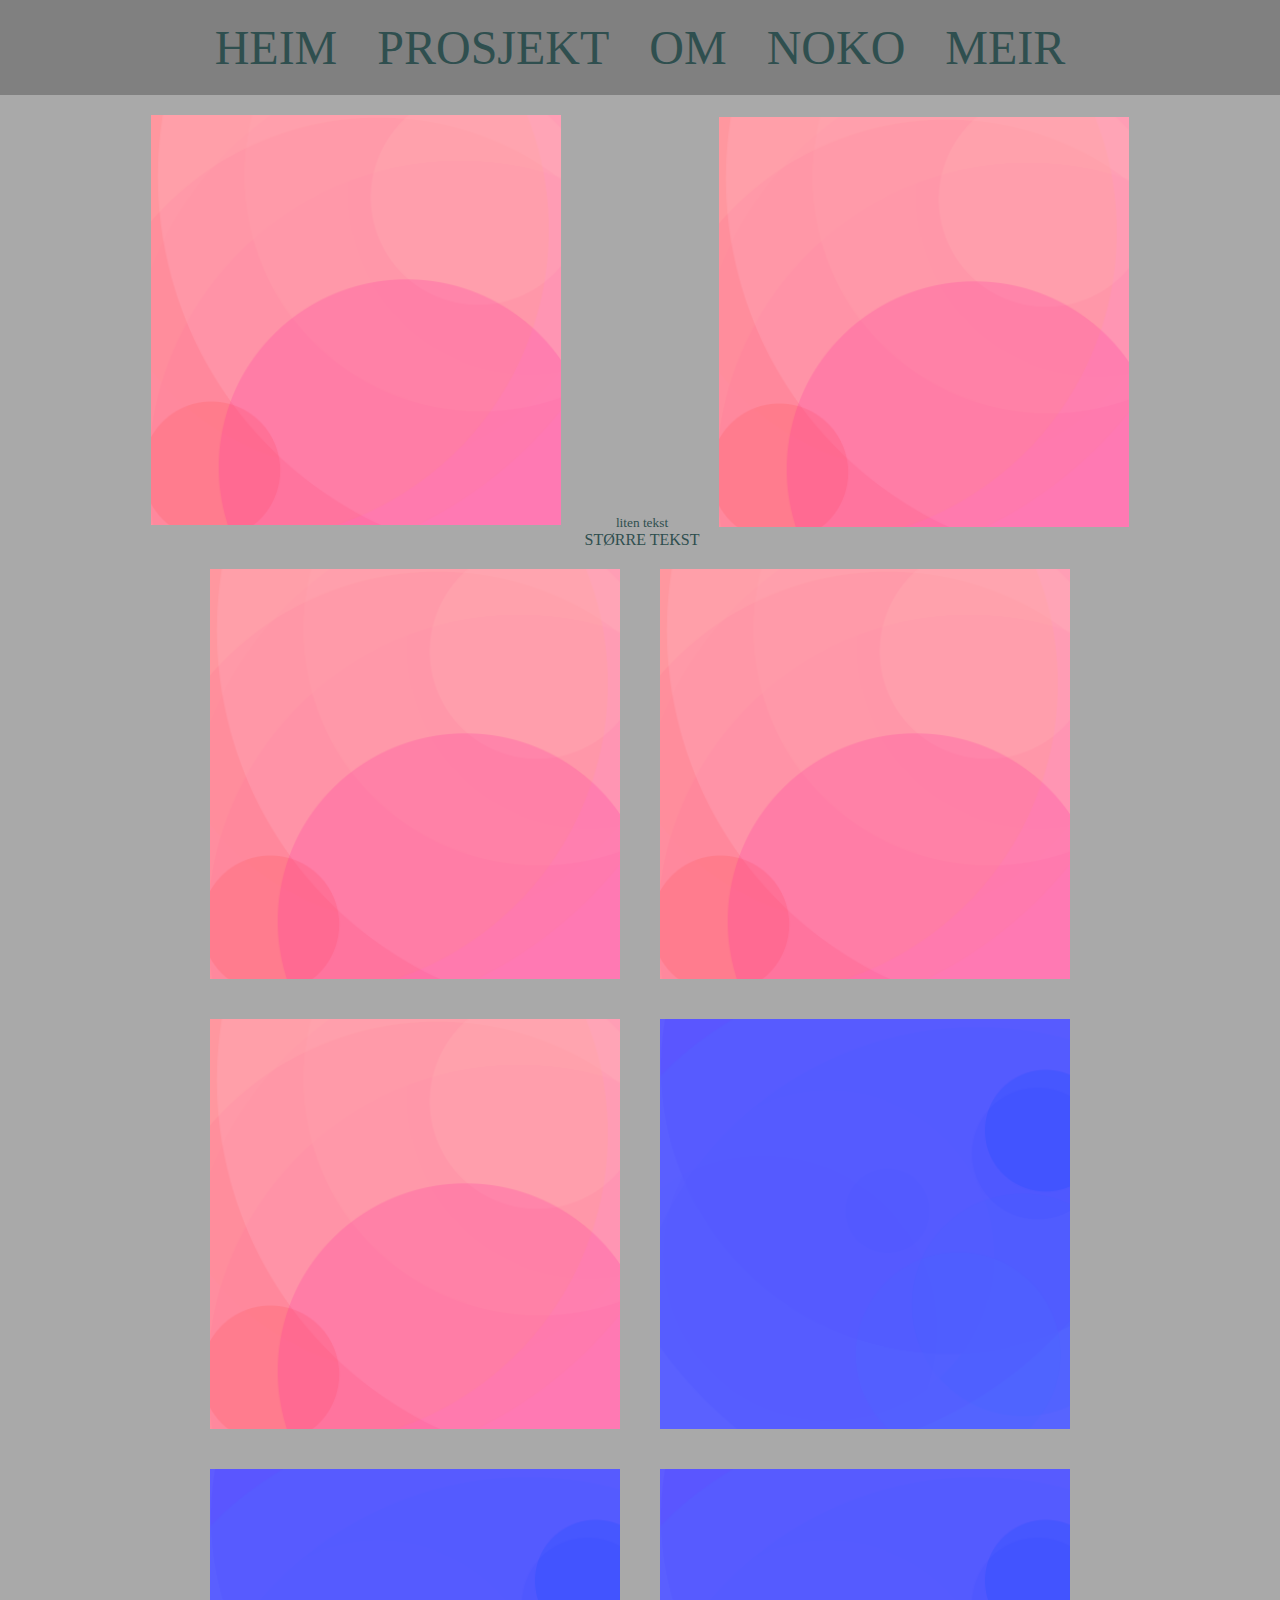
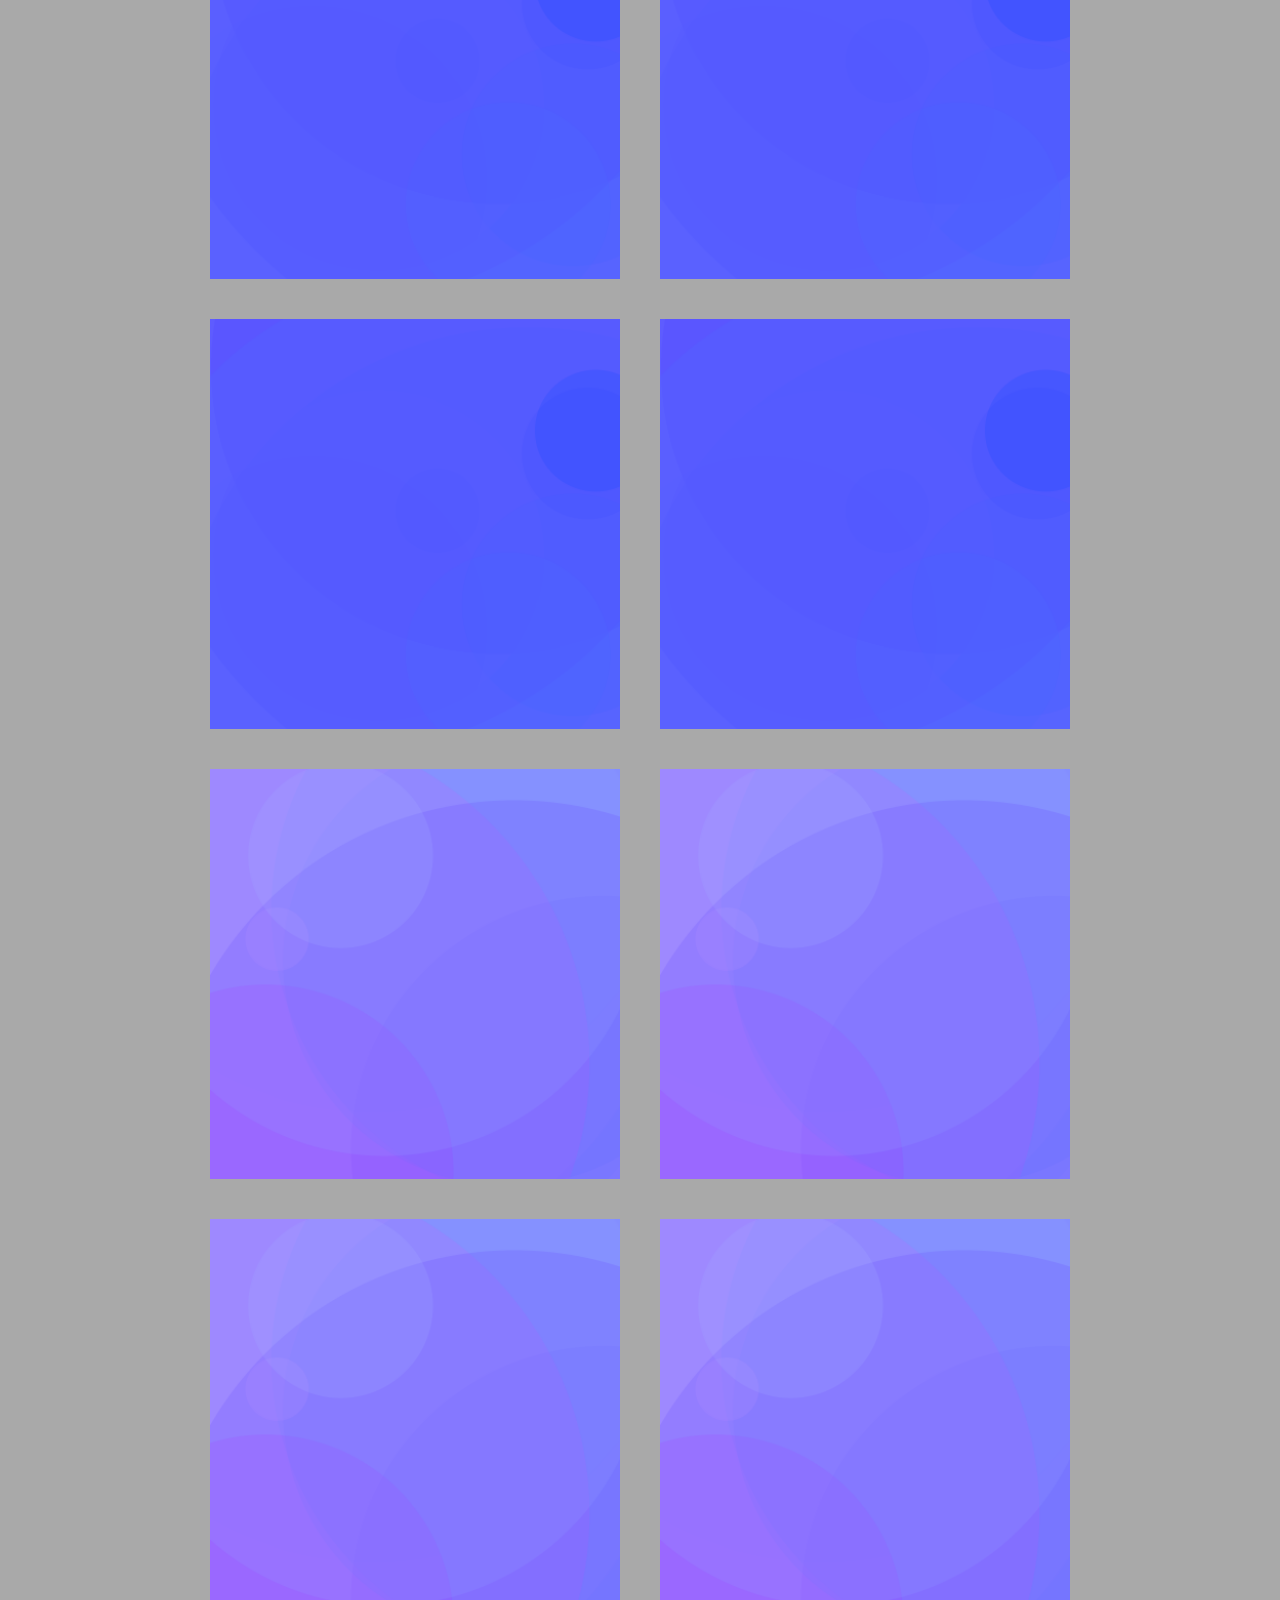
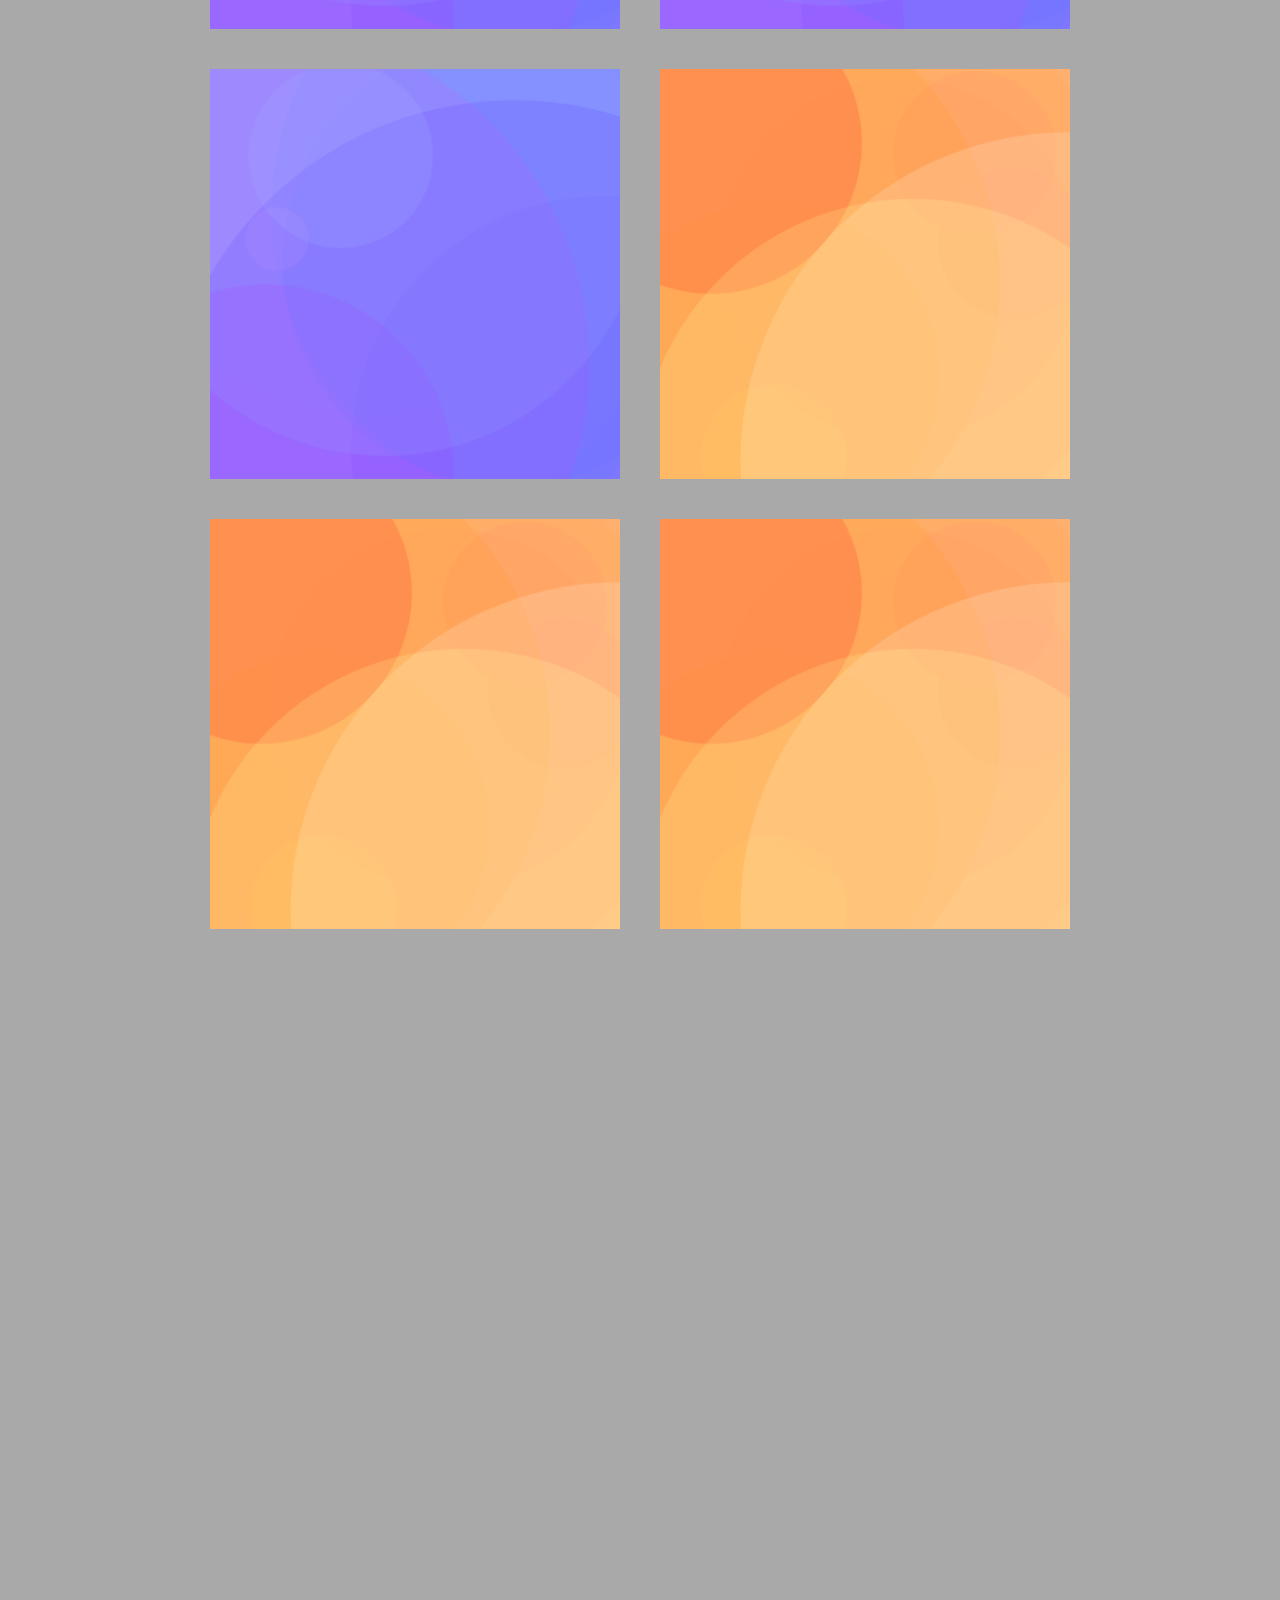
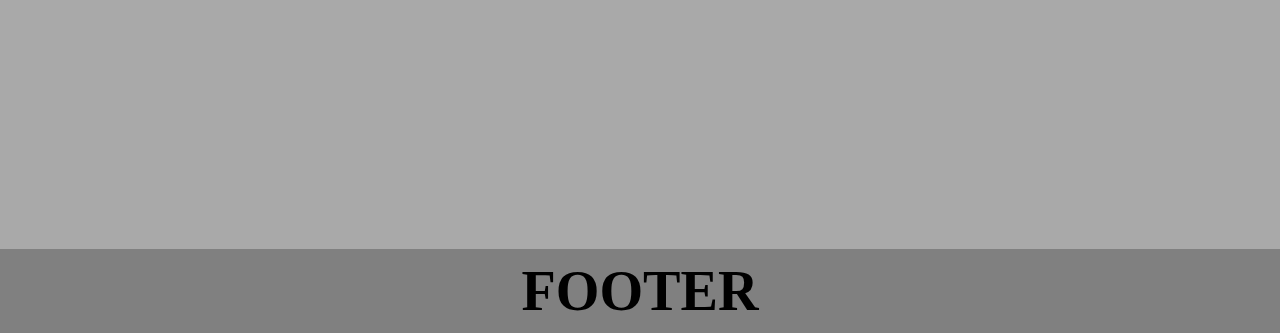
==== gallery_02.html @ 4173846b "first commit" ====
<!DOCTYPE html>
<html lang="en">
<head>
    <meta charset="UTF-8">
    <meta http-equiv="X-UA-Compatible" content="IE=edge">
    <meta name="viewport" content="width=device-width, initial-scale=1.0">
    <link rel="stylesheet" href="gallery_02.css">
    <!-- <link rel="script" href="gallery_02.js"> -->

    <!-- <script src="https://cdn.jsdelivr.net/npm/lazyload@2.0.0-rc.2/lazyload.js"></script> -->

    <title>GALLERI 02</title>
</head>

<body>
    <header>
        <nav>
            <ul>
                <li><a href="gallery_02.html">HEIM</a></li>
                <li><a href="#PROSJEKT">PROSJEKT</a></li>
                <li><a href="#OM">OM</a></li>
                <li><a href="#NOKO">NOKO</a></li>
                <li><a href="#MEIR">MEIR</a></li>
            </ul>
        </nav>

    </header>
    
    
    <div class="gallery">

        <a href="#">
            <img
            loading="lazy"
            src="img\thumb\img01_THUMB.png"
            data-src="img\full\img01_FULL.png"
            width="450"
            height="450"
            alt="BILETE 01"
            />
            <span>
                <small>liten tekst</small>
                <br>
                STØRRE TEKST
            </span>
        </a>
        
        <img
            loading="lazy"
            src="img\thumb\img01_THUMB.png"
            data-src="img\full\img01_FULL.png"
            width="450"
            height="450"
            alt="BILETE 01"
        />
        <img
            loading="lazy"
            src="img\thumb\img01_THUMB.png"
            data-src="img\full\img01_FULL.png"
            width="450"
            height="450"
            alt="BILETE 01"
        />
        <img
            loading="lazy"
            src="img\thumb\img01_THUMB.png"
            data-src="img\full\img01_FULL.png"
            width="450"
            height="450"
            alt="BILETE 01"
        />
        <img
            loading="lazy"
            src="img\thumb\img01_THUMB.png"
            data-src="img\full\img01_FULL.png"
            width="450"
            height="450"
            alt="BILETE 01"
        />
        <img
            loading="lazy"
            src="img\thumb\img02_THUMB.png"
            data-src="img\full\img02_FULL.png"
            width="450"
            height="450"
            alt="BILETE 02"
        />
        <img
            loading="lazy"
            src="img\thumb\img02_THUMB.png"
            data-src="img\full\img02_FULL.png"
            width="450"
            height="450"
            alt="BILETE 02"
        />
        <img
            loading="lazy"
            src="img\thumb\img02_THUMB.png"
            data-src="img\full\img02_FULL.png"
            width="450"
            height="450"
            alt="BILETE 02"
        />
        <img
            loading="lazy"
            src="img\thumb\img02_THUMB.png"
            data-src="img\full\img02_FULL.png"
            width="450"
            height="450"
            alt="BILETE 02"
        />
        <img
            loading="lazy"
            src="img\thumb\img02_THUMB.png"
            data-src="img\full\img02_FULL.png"
            width="450"
            height="450"
            alt="BILETE 02"
        />
        <img
            loading="lazy"
            src="img\thumb\img03_THUMB.png"
            data-src="img\full\img03_FULL.png"
            width="450"
            height="450"
            alt="BILETE 03"
        />
        <img
            loading="lazy"
            src="img\thumb\img03_THUMB.png"
            data-src="img\full\img03_FULL.png"
            width="450"
            height="450"
            alt="BILETE 03"
        />
        <img
            loading="lazy"
            src="img\thumb\img03_THUMB.png"
            data-src="img\full\img03_FULL.png"
            width="450"
            height="450"
            alt="BILETE 03"
        />
        <img
            loading="lazy"
            src="img\thumb\img03_THUMB.png"
            data-src="img\full\img03_FULL.png"
            width="450"
            height="450"
            alt="BILETE 03"
        />
        <img
            loading="lazy"
            src="img\thumb\img03_THUMB.png"
            data-src="img\full\img03_FULL.png"
            width="450"
            height="450"
            alt="BILETE 03"
        />
        <img
            loading="lazy"
            src="img\thumb\img04_THUMB.png"
            data-src="img\full\img04_FULL.png"
            width="450"
            height="450"
            alt="BILETE 04"
        />
        <img
            loading="lazy"
            src="img\thumb\img04_THUMB.png"
            data-src="img\full\img04_FULL.png"
            width="450"
            height="450"
            alt="BILETE 04"
        />
        <img
            loading="lazy"
            src="img\thumb\img04_THUMB.png"
            data-src="img\full\img04_FULL.png"
            width="450"
            height="450"
            alt="BILETE 04"
        />
        <img
            loading="lazy"
            src="img\thumb\img04_THUMB.png"
            data-src="img\full\img04_FULL.png"
            width="450"
            height="450"
            alt="BILETE 04"
        />
        <img
            loading="lazy"
            src="img\thumb\img04_THUMB.png"
            data-src="img\full\img04_FULL.png"
            width="450"
            height="450"
            alt="BILETE 04"
        />
        <img
            loading="lazy"
            src="http://via.placeholder.com/600"
            data-src="img\full\img04_FULL.png"
            width="450"
            height="450"
            alt="placeholder"
        />
    </div>
    
    
    <footer>
        <h3>
            FOOTER
        </h3>
    </footer>
    <!-- <script src="lazy.js"></script> -->
    <!-- <script src="https://cdn.jsdelivr.net/npm/vanilla-lazyload@17.8.3/dist/lazyload.min.js"></script> -->
  </body>
</html>
---- gallery_02.css ----
* {
    box-sizing: border-box;
    margin: 0;
    padding: 0;
}

html, body {
    height: 100vh;
}

body {
    display: grid;
    grid-template-rows: min-content auto min-content;
}

/* for beautification purpose */

body {
    text-align: center;
}

header, footer {
    background-color: gray;
    font-size: 3rem;
    padding: 10px;
}

img {
    /* height: 400px;
    max-width: 400px; */
    /* border: 10px; */
    border-color: black;
    padding: 20px;
    /* margin: 10px; */
    /* flex: 1 auto; */
    /* flex-flow: row; */
}

.gallery {
    background-color: darkgray;
    display: flex;
    flex-flow: row wrap;
    align-items: center;
    justify-content: center;
    padding: 0 1em;
}

span {
    display: inline-block;
    line-height: 1.1;
    text-align: center;
}

/* NAVBAR */
nav > ul {
    display: flex;
    justify-content: center;
    list-style-type: none;
    margin: 0;
    padding: 0;
    overflow: hidden;
}

li {
    float: left;
}

li a {
    display: block;
    padding: 10px 20px;
}

nav > ul > li > a:hover {
    color: rgb(80, 0, 0);
}

a:link {
    color: darkslategray;
    text-decoration: none;
}

a:visited {
    color: rgb(28 5 46);
    text-decoration: none;
}

a:active {
    color: rgb(50, 0, 0);
    text-decoration: underline;
}

/* a:hover {
    color: brown;
    text-decoration: none;
} */
/* .active {
    text-decoration: underline;
    text-decoration-style: solid;
} */
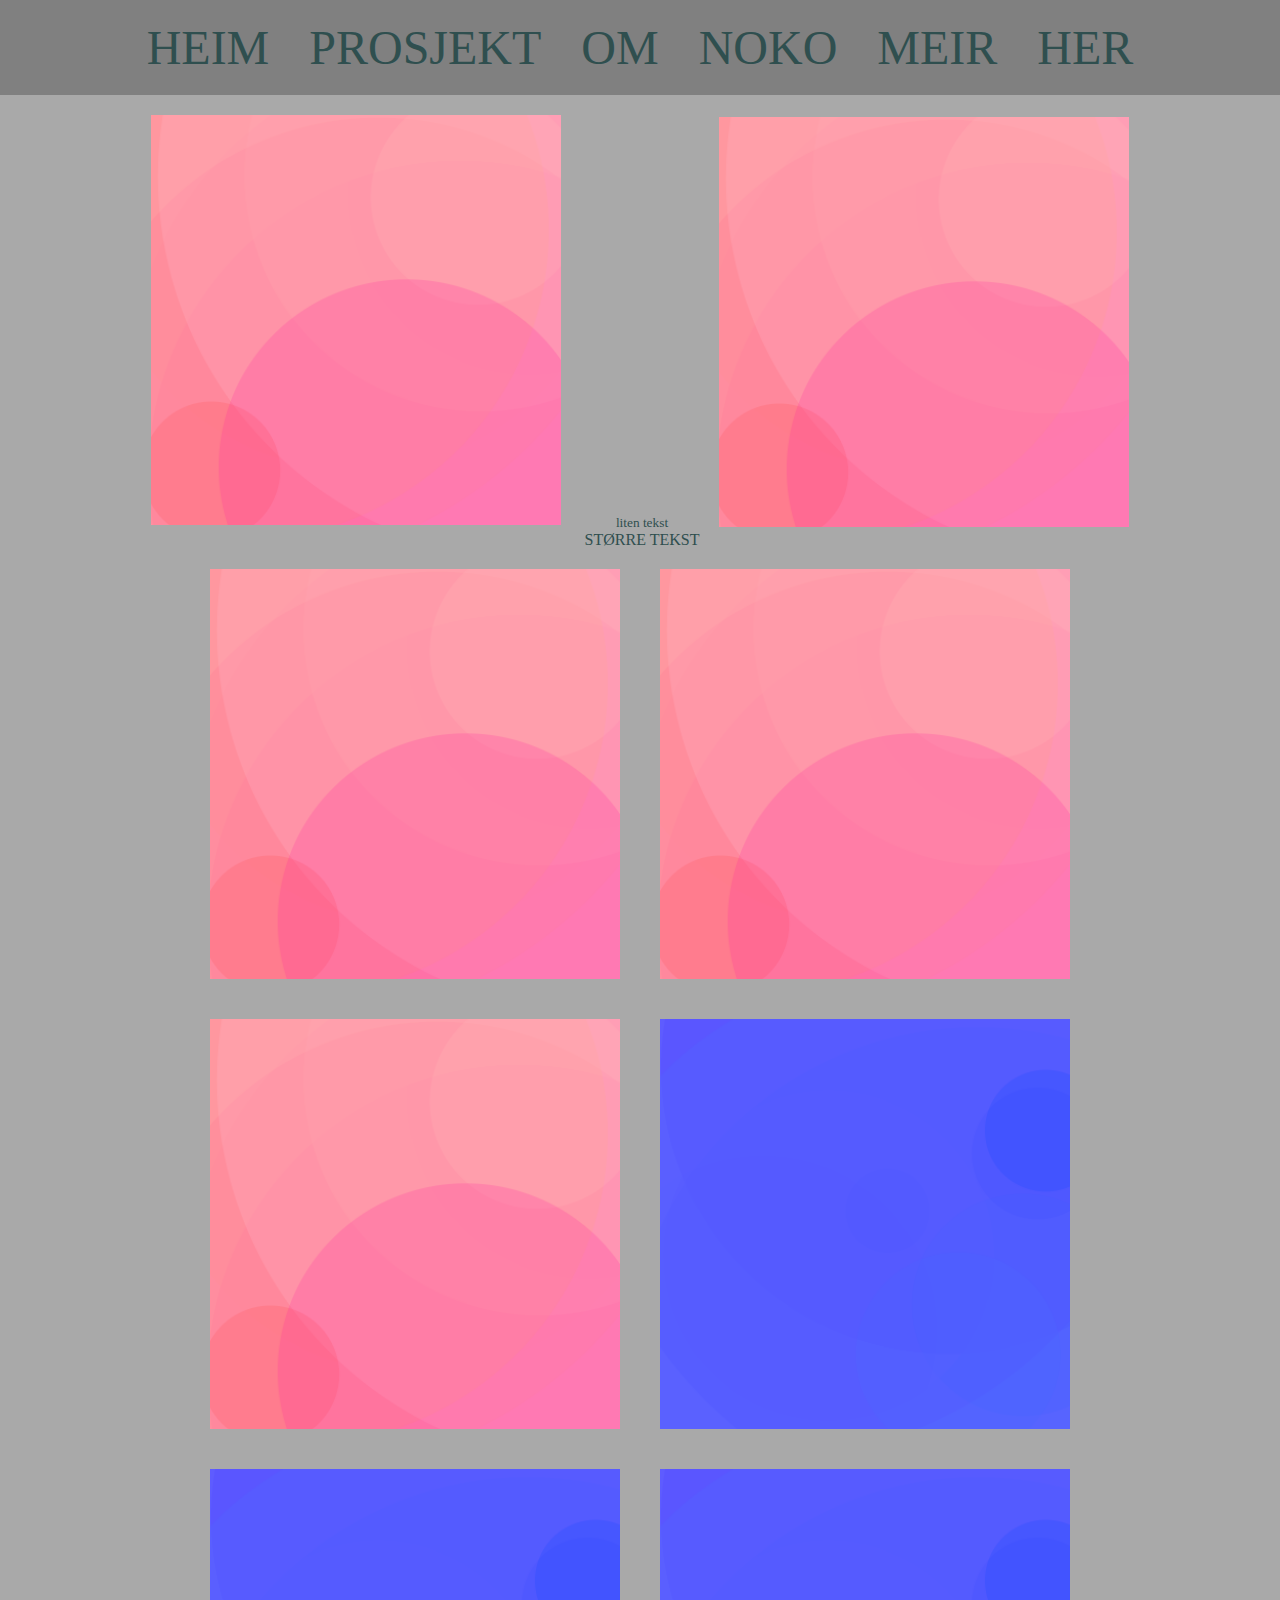
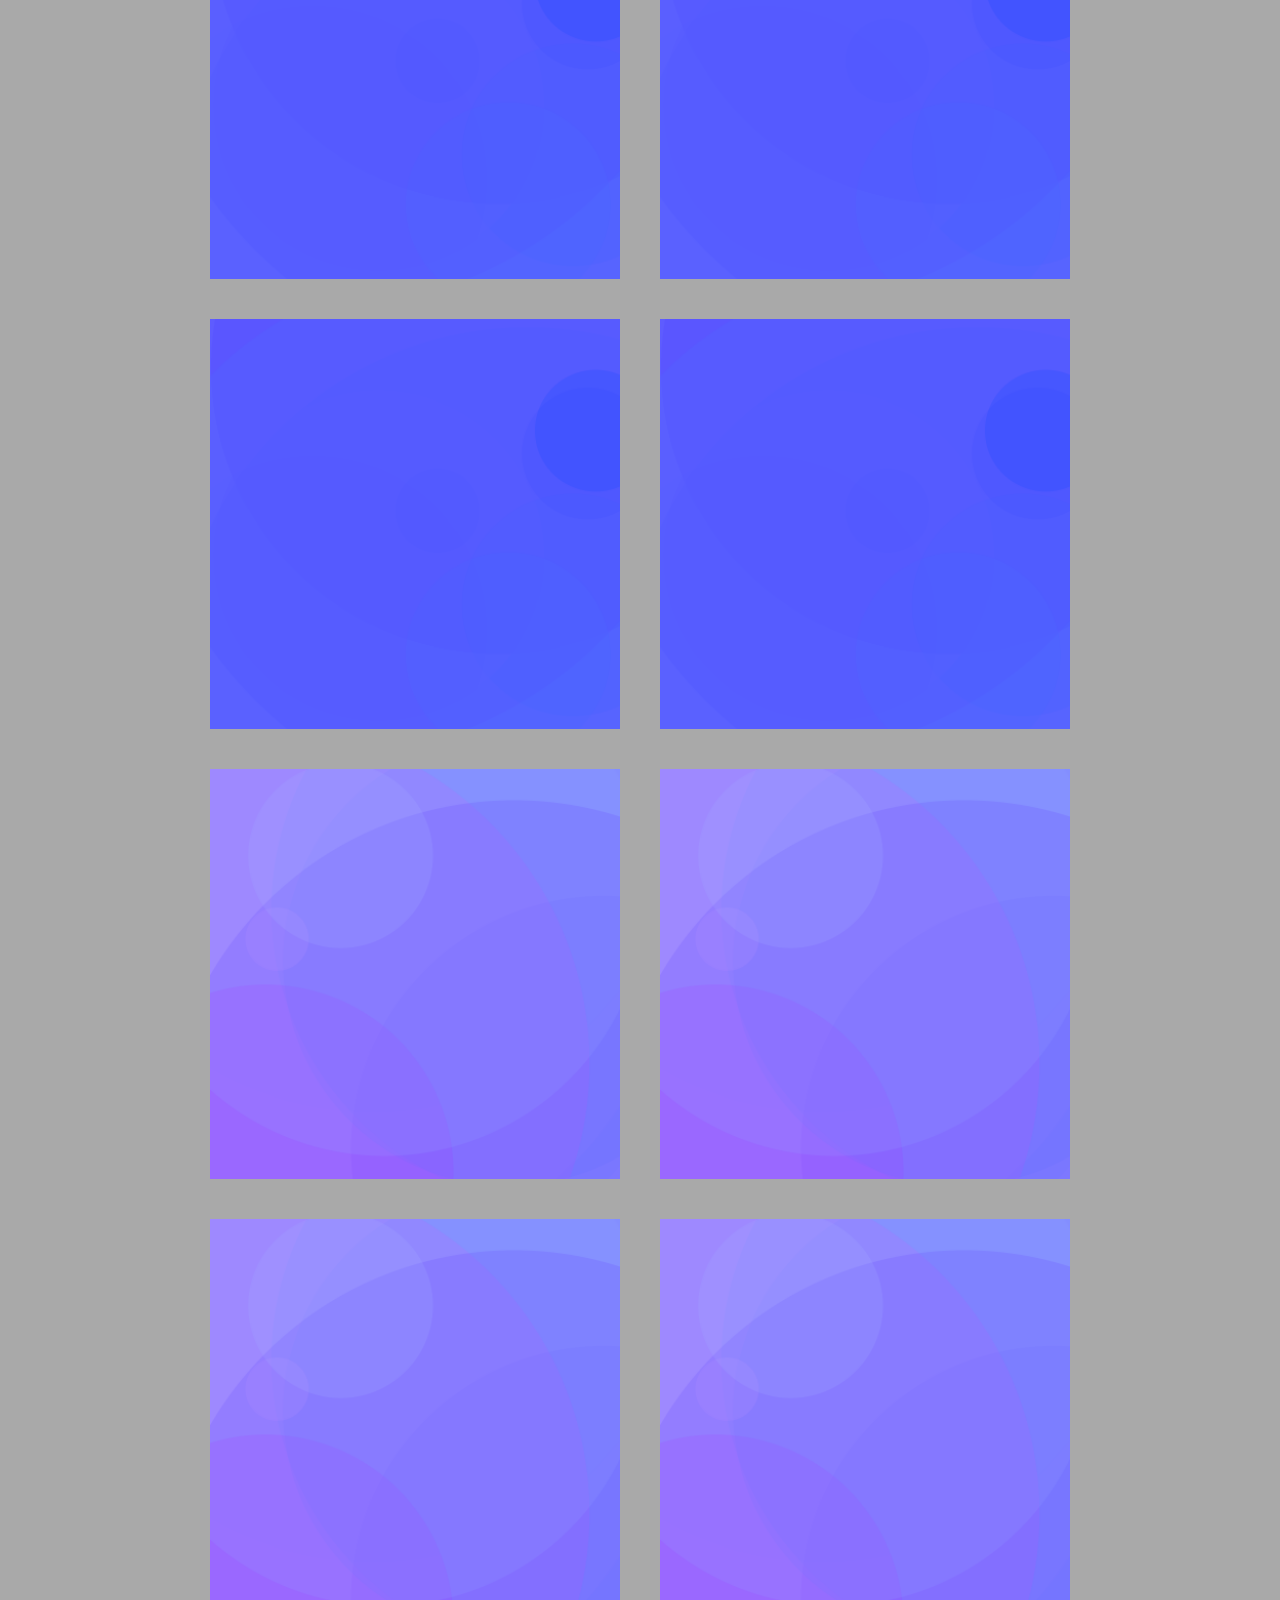
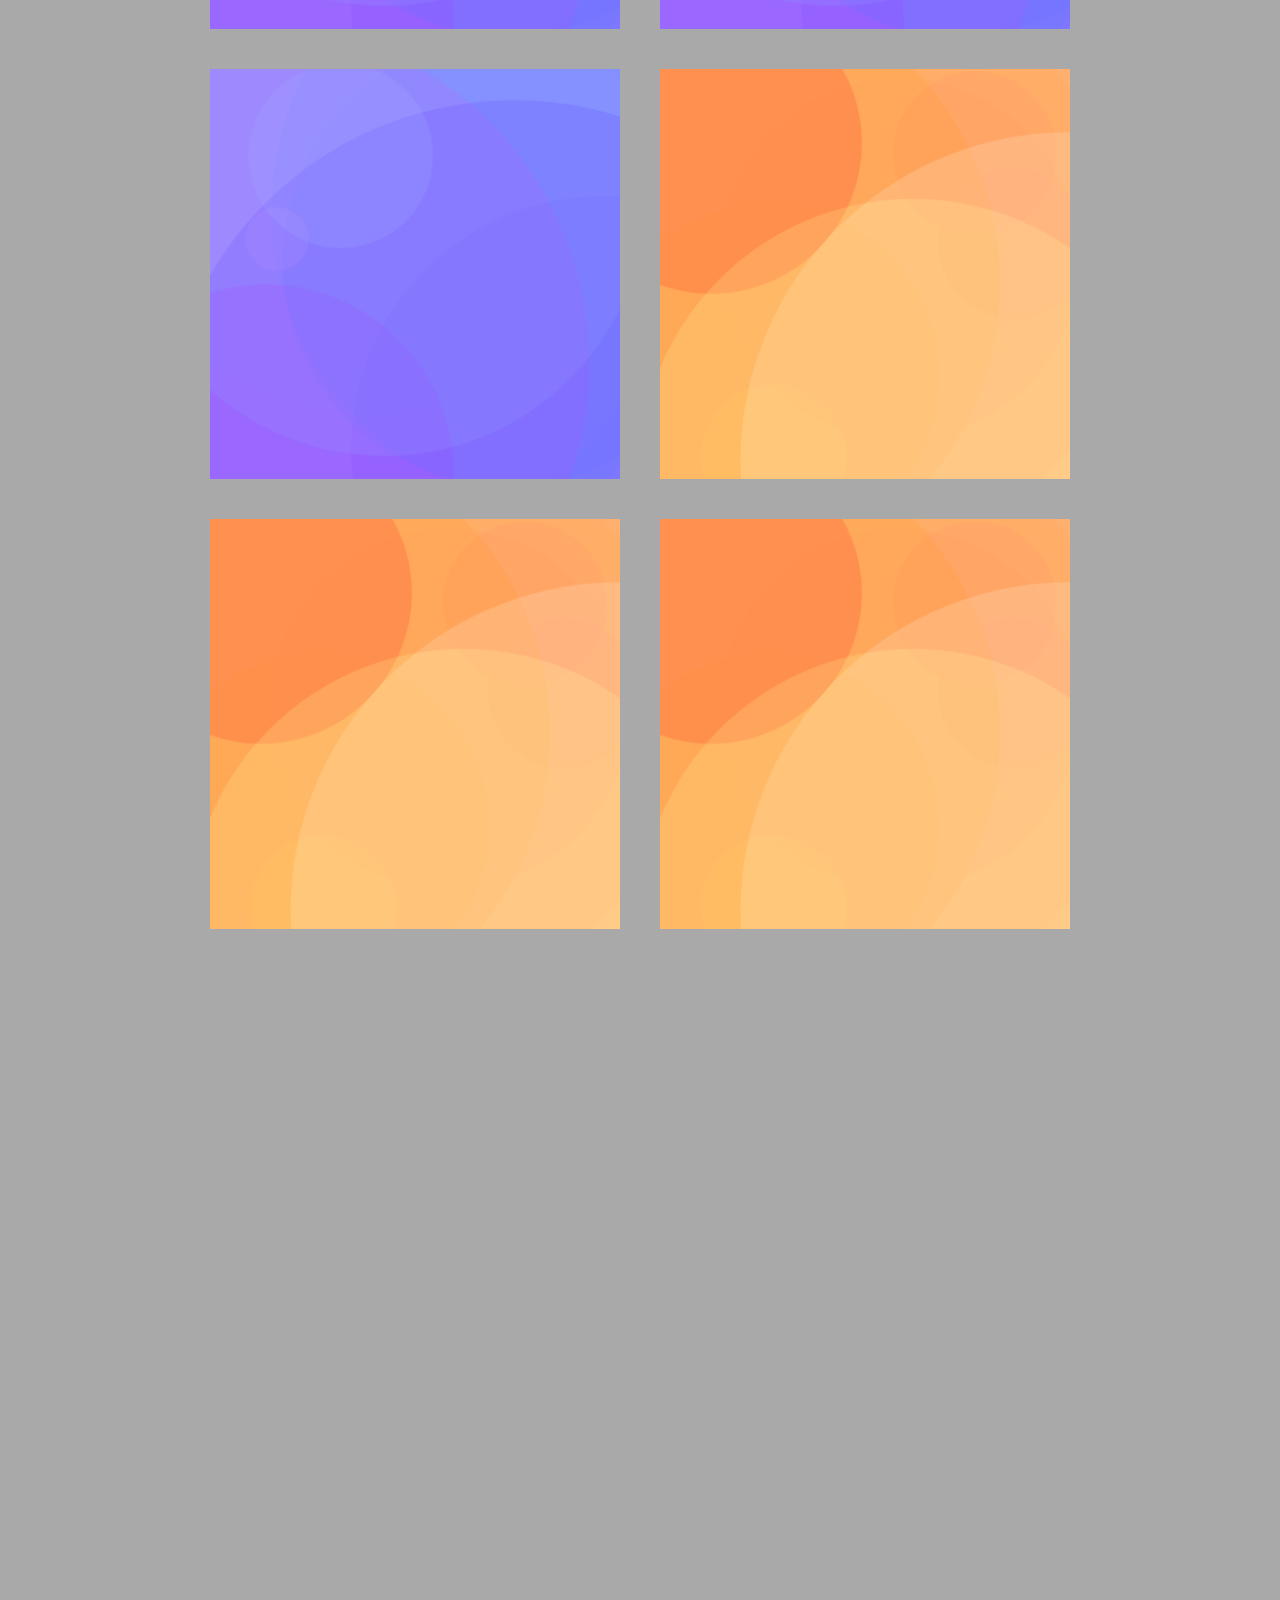
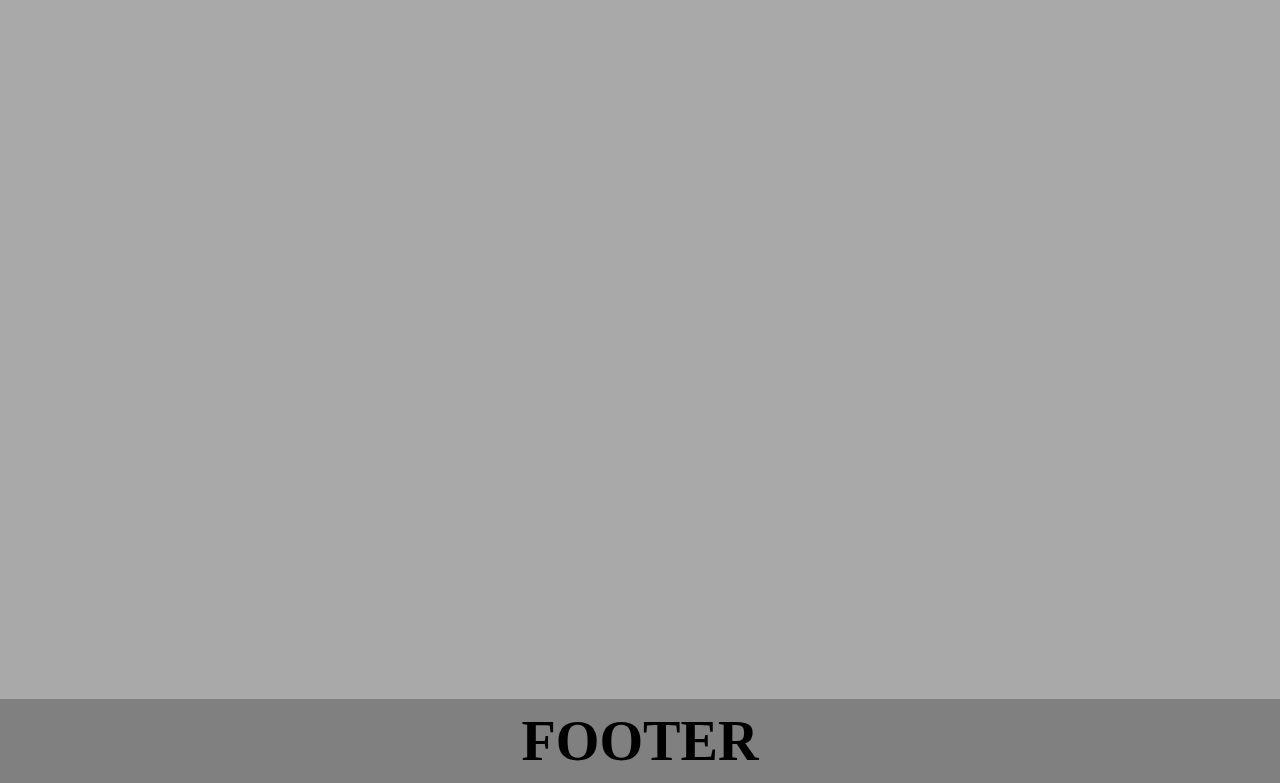
==== commit 32489d4c: "placeholder lazy load test" ====
--- a/gallery_02.html
+++ b/gallery_02.html
@@ -21,6 +21,7 @@
                 <li><a href="#OM">OM</a></li>
                 <li><a href="#NOKO">NOKO</a></li>
                 <li><a href="#MEIR">MEIR</a></li>
+                <li><a href="#HER">HER</a></li>
             </ul>
         </nav>
 
@@ -197,10 +198,29 @@
             height="450"
             alt="BILETE 04"
         />
-        <img
-            loading="lazy"
-            src="http://via.placeholder.com/600"
-            data-src="img\full\img04_FULL.png"
+
+        <!-- PLACEHOLDERS -->
+        
+        <img
+            loading="lazy"
+            src="https://via.placeholder.com/600"
+            data-src="https://via.placeholder.com/800"
+            width="450"
+            height="450"
+            alt="placeholder"
+        />
+        <img
+            loading="lazy"
+            src="https://via.placeholder.com/600"
+            data-src="https://via.placeholder.com/700"
+            width="450"
+            height="450"
+            alt="placeholder"
+        />
+        <img
+            loading="lazy"
+            src="https://via.placeholder.com/600"
+            data-src="https://via.placeholder.com/900"
             width="450"
             height="450"
             alt="placeholder"
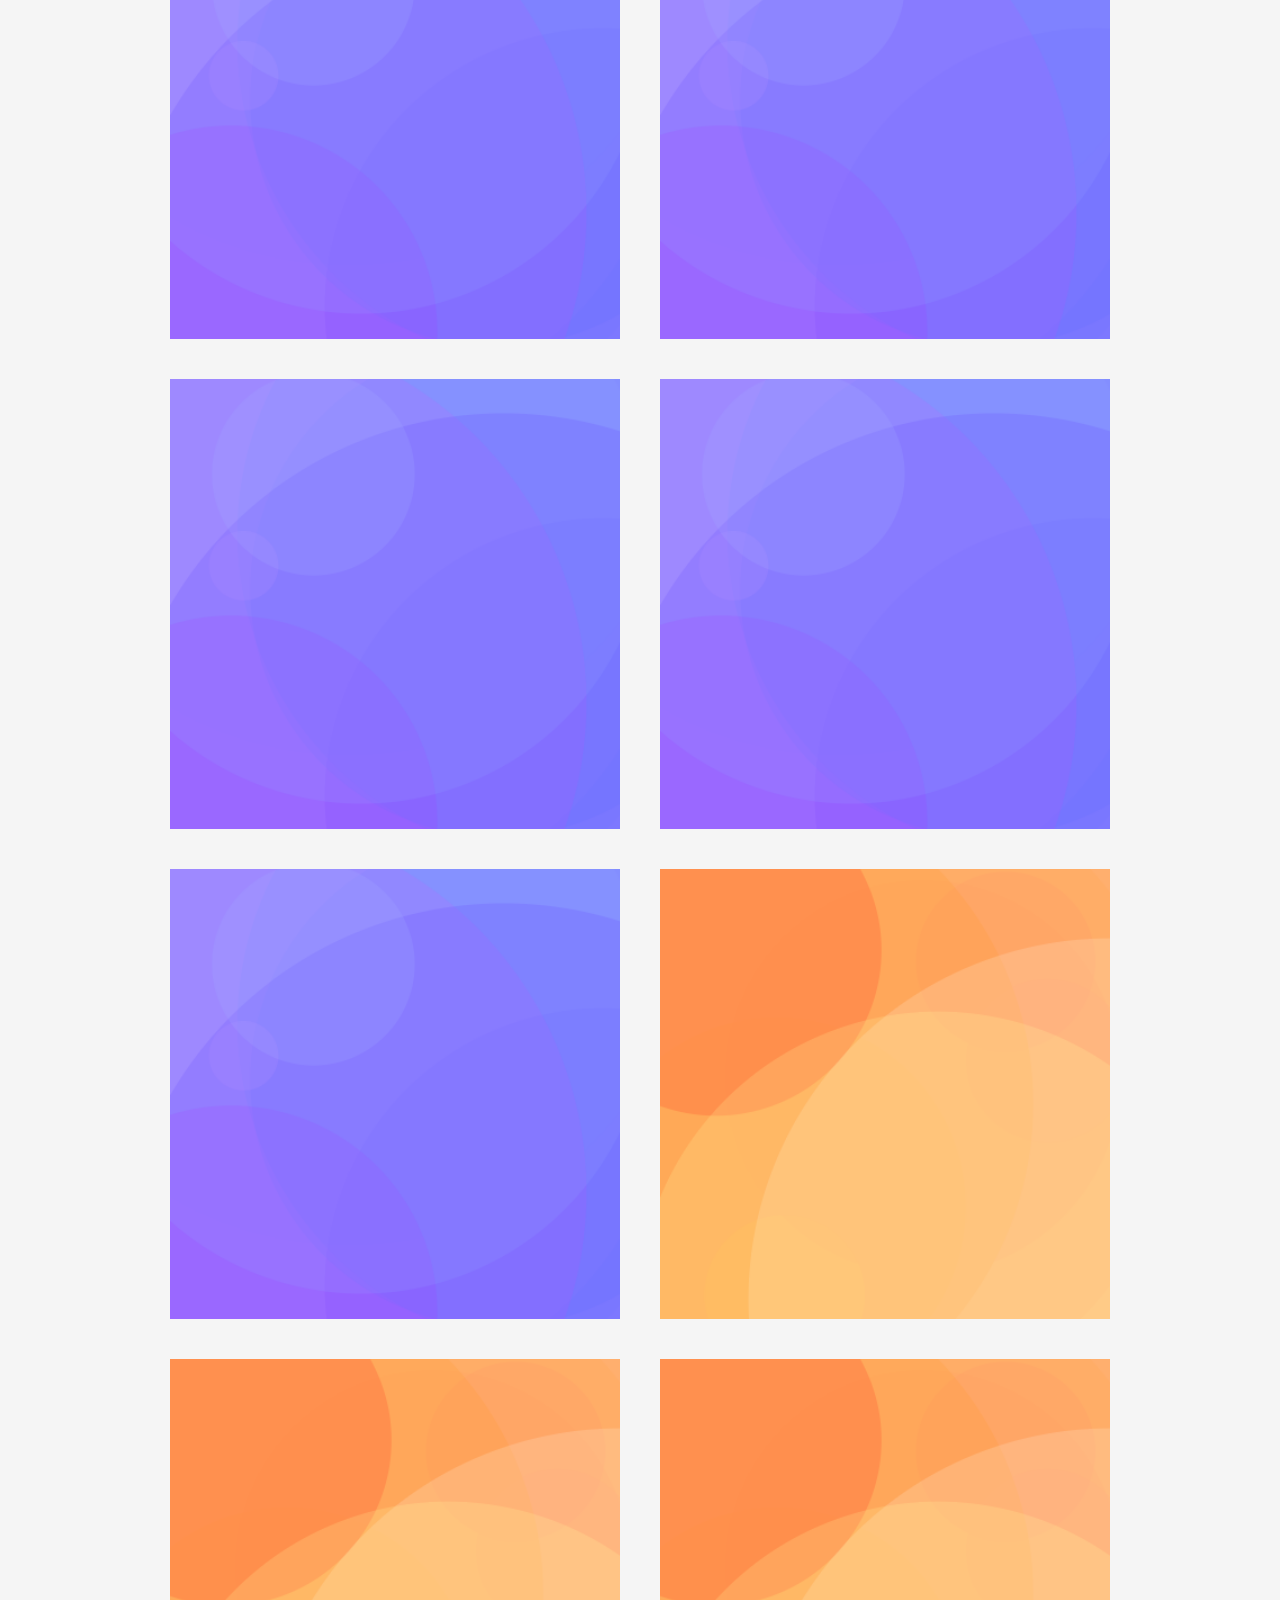
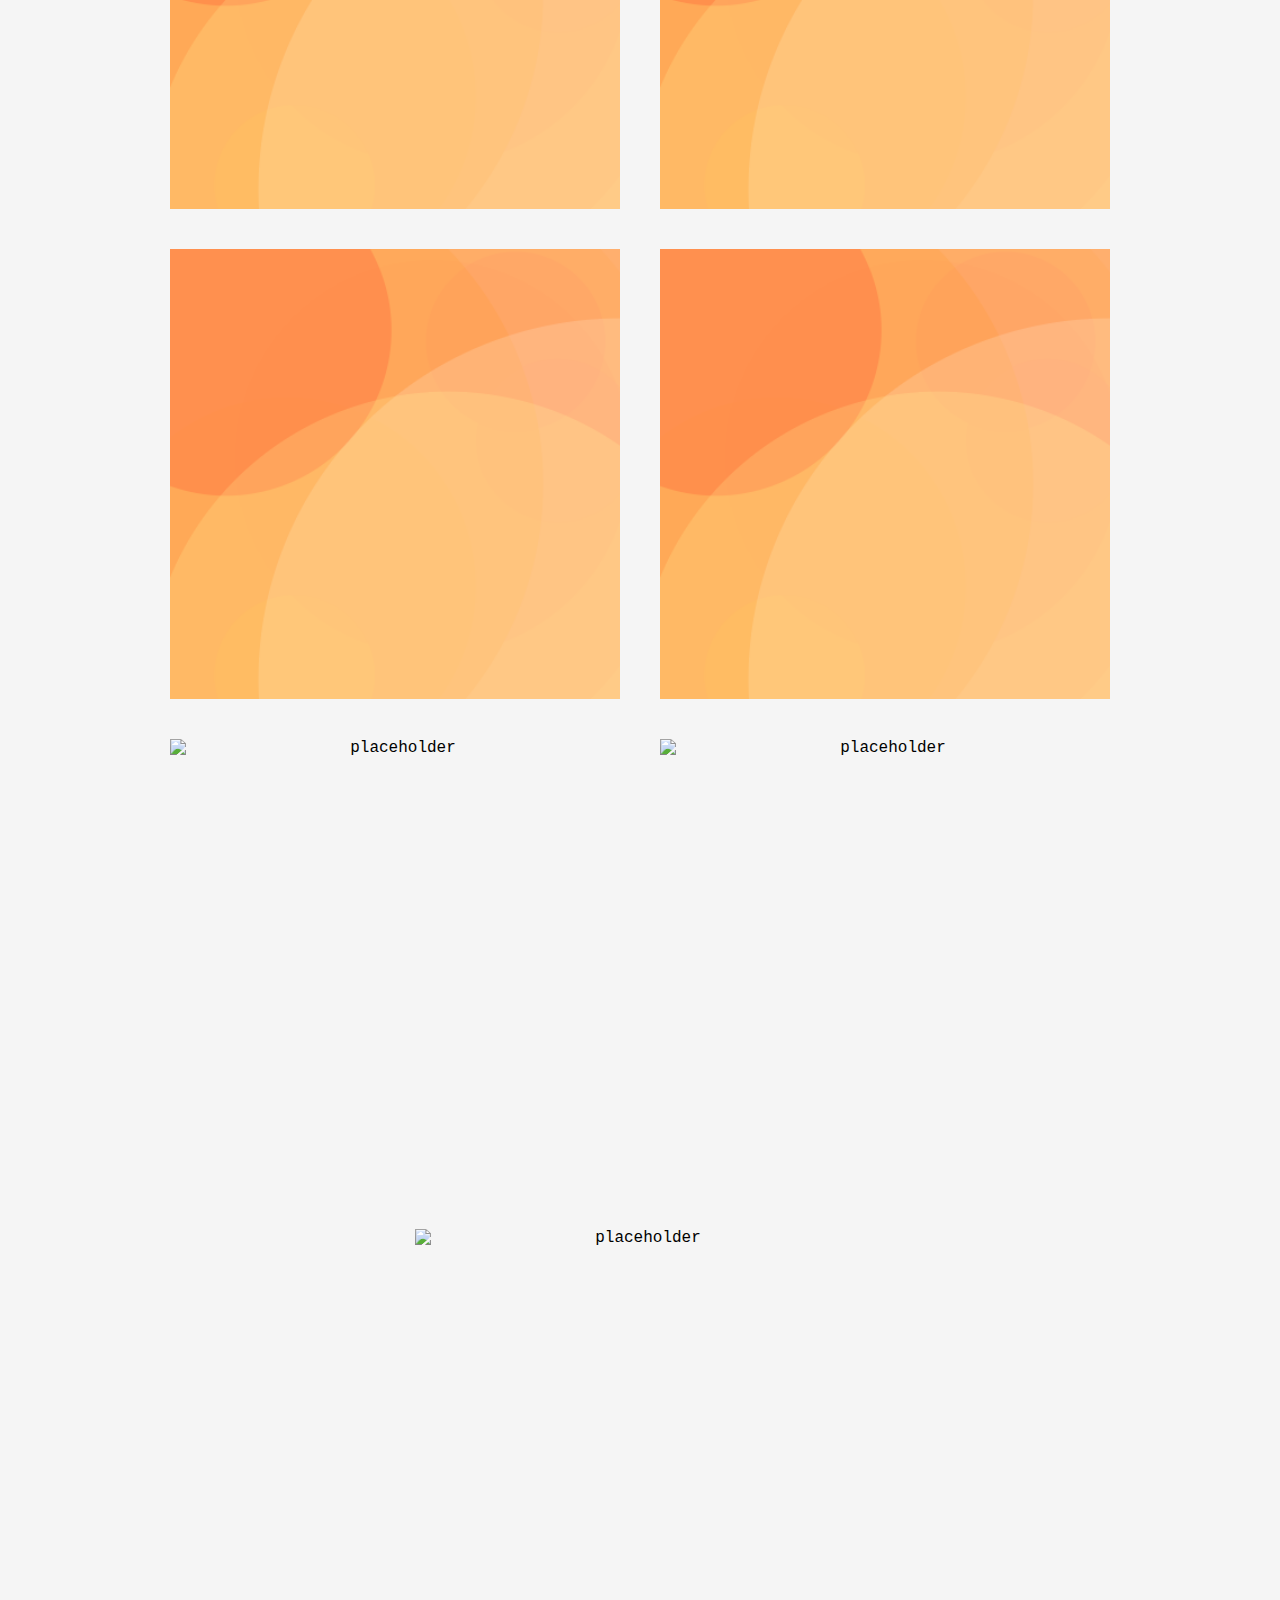
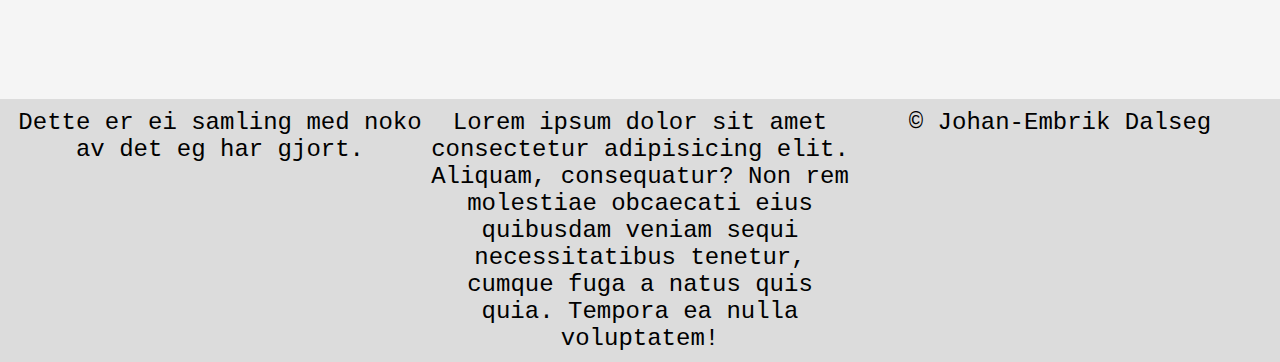
==== commit 59870c4b: "formatering av footer" ====
--- a/gallery_02.html
+++ b/gallery_02.html
@@ -5,8 +5,11 @@
     <meta http-equiv="X-UA-Compatible" content="IE=edge">
     <meta name="viewport" content="width=device-width, initial-scale=1.0">
     <link rel="stylesheet" href="gallery_02.css">
+    <!-- *FONT AWESOME -->
+    <link rel="stylesheet" href="https://cdnjs.cloudflare.com/ajax/libs/font-awesome/4.7.0/css/font-awesome.min.css">
+    <!-- //LAZYLOAD LOKAL -->
     <!-- <link rel="script" href="gallery_02.js"> -->
-
+    <!-- //LAZYLOAD -->
     <!-- <script src="https://cdn.jsdelivr.net/npm/lazyload@2.0.0-rc.2/lazyload.js"></script> -->
 
     <title>GALLERI 02</title>
@@ -18,6 +21,23 @@
             <ul>
                 <li><a href="gallery_02.html">HEIM</a></li>
                 <li><a href="#PROSJEKT">PROSJEKT</a></li>
+                <!-- 
+                    TODO: Dropdown med alle prosjekt
+                        ? Med sortering etter år?
+                 -->
+                 <div class="dropdown">
+                    <button class="dropbtn">PROSJEKT
+                        <i class="fa fa-caret-down"></i>
+                    </button>
+                    <div class="dropdown-content">
+                        <a href="#">ARK 1</a>
+                        <a href="#">ARK 2</a>
+                        <a href="#">ARK 3</a>
+                        <a href="#">ARK 4</a>
+                        <a href="#">ARK 5</a>
+                        <a href="#">ARK 6</a>
+                    </div>
+                 </div>
                 <li><a href="#OM">OM</a></li>
                 <li><a href="#NOKO">NOKO</a></li>
                 <li><a href="#MEIR">MEIR</a></li>
@@ -229,9 +249,15 @@
     
     
     <footer>
-        <h3>
-            FOOTER
-        </h3>
+        <div style="display: grid; grid-template-columns: 1fr 1fr 1fr;">
+            <p>
+                    Dette er ei samling med noko av det eg har gjort.
+                </p>
+                <p>
+                    Lorem ipsum dolor sit amet consectetur adipisicing elit. Aliquam, consequatur? Non rem molestiae obcaecati eius quibusdam veniam sequi necessitatibus tenetur, cumque fuga a natus quis quia. Tempora ea nulla voluptatem!
+                </p>
+                © Johan-Embrik Dalseg
+        </div>
     </footer>
     <!-- <script src="lazy.js"></script> -->
     <!-- <script src="https://cdn.jsdelivr.net/npm/vanilla-lazyload@17.8.3/dist/lazyload.min.js"></script> -->
--- a/gallery_02.css
+++ b/gallery_02.css
@@ -1,7 +1,12 @@
 * {
+    FONT-WEIGHT: 100;
     box-sizing: border-box;
     margin: 0;
     padding: 0;
+}
+
+html {
+    scroll-behavior: smooth;
 }
 
 html, body {
@@ -9,19 +14,20 @@
 }
 
 body {
+    font-family: 'Courier New', Courier, monospace;
     display: grid;
     grid-template-rows: min-content auto min-content;
+    text-align: center;
+    background-color: whitesmoke;
+    align-content: center;
+    justify-content: space-evenly;
 }
 
 /* for beautification purpose */
 
-body {
-    text-align: center;
-}
-
 header, footer {
-    background-color: gray;
-    font-size: 3rem;
+    background-color: gainsboro;
+    font-size: 1.5rem;
     padding: 10px;
 }
 
@@ -29,15 +35,16 @@
     /* height: 400px;
     max-width: 400px; */
     /* border: 10px; */
-    border-color: black;
-    padding: 20px;
-    /* margin: 10px; */
+    /* border-color: black; */
+    /* border-style: dashed; */
+    /* padding: 10px; */
+    margin: 20px;
     /* flex: 1 auto; */
     /* flex-flow: row; */
 }
 
 .gallery {
-    background-color: darkgray;
+    background-color: whitesmoke;
     display: flex;
     flex-flow: row wrap;
     align-items: center;
@@ -72,6 +79,8 @@
 
 nav > ul > li > a:hover {
     color: rgb(80, 0, 0);
+    background-color: rgb(230, 230, 230);
+    border-radius: 15px;
 }
 
 a:link {
@@ -80,7 +89,7 @@
 }
 
 a:visited {
-    color: rgb(28 5 46);
+    color: rgb(101, 32, 153);
     text-decoration: none;
 }
 
@@ -96,4 +105,69 @@
 /* .active {
     text-decoration: underline;
     text-decoration-style: solid;
-} */+} */
+
+
+.navbar {
+    overflow: hidden;
+    background-color: #333;
+}
+
+.navbar a {
+    float: left;
+    font-size: 1.5rem;
+    color: darkslategray;
+    text-align: center;
+    padding: 14px 16px;
+    text-decoration: none;
+}
+
+.dropdown {
+    float: left;
+    overflow: hidden;
+}
+
+.dropdown .dropbtn {
+    font-size: 1.5rem;  
+    border: none;
+    outline: none;
+    color: darkslategray;
+    padding: 14px 16px;
+    background-color: inherit;
+    font-family: inherit;
+    margin: 0;
+}
+
+.navbar a:hover, .dropdown:hover .dropbtn {
+    background-color: rgb(220, 220, 220);
+    border-radius: 30px;
+}
+
+.dropdown-content {
+    display: none;
+    position: absolute;
+    background-color: #f9f9f9;
+    min-width: max-content;
+    box-shadow: 0px 8px 16px 0px rgba(0,0,0,0.2);
+    z-index: 1;
+    width: 300px;
+    border-bottom-left-radius: 15px;
+    border-bottom-right-radius: 15px;
+}
+
+.dropdown-content a {
+    float: none;
+    color: black;
+    padding: 12px 16px;
+    text-decoration: none;
+    display: block;
+    text-align: left;
+}
+
+.dropdown-content a:hover {
+    background-color: #ddd;
+}
+
+.dropdown:hover .dropdown-content {
+    display: block;
+}